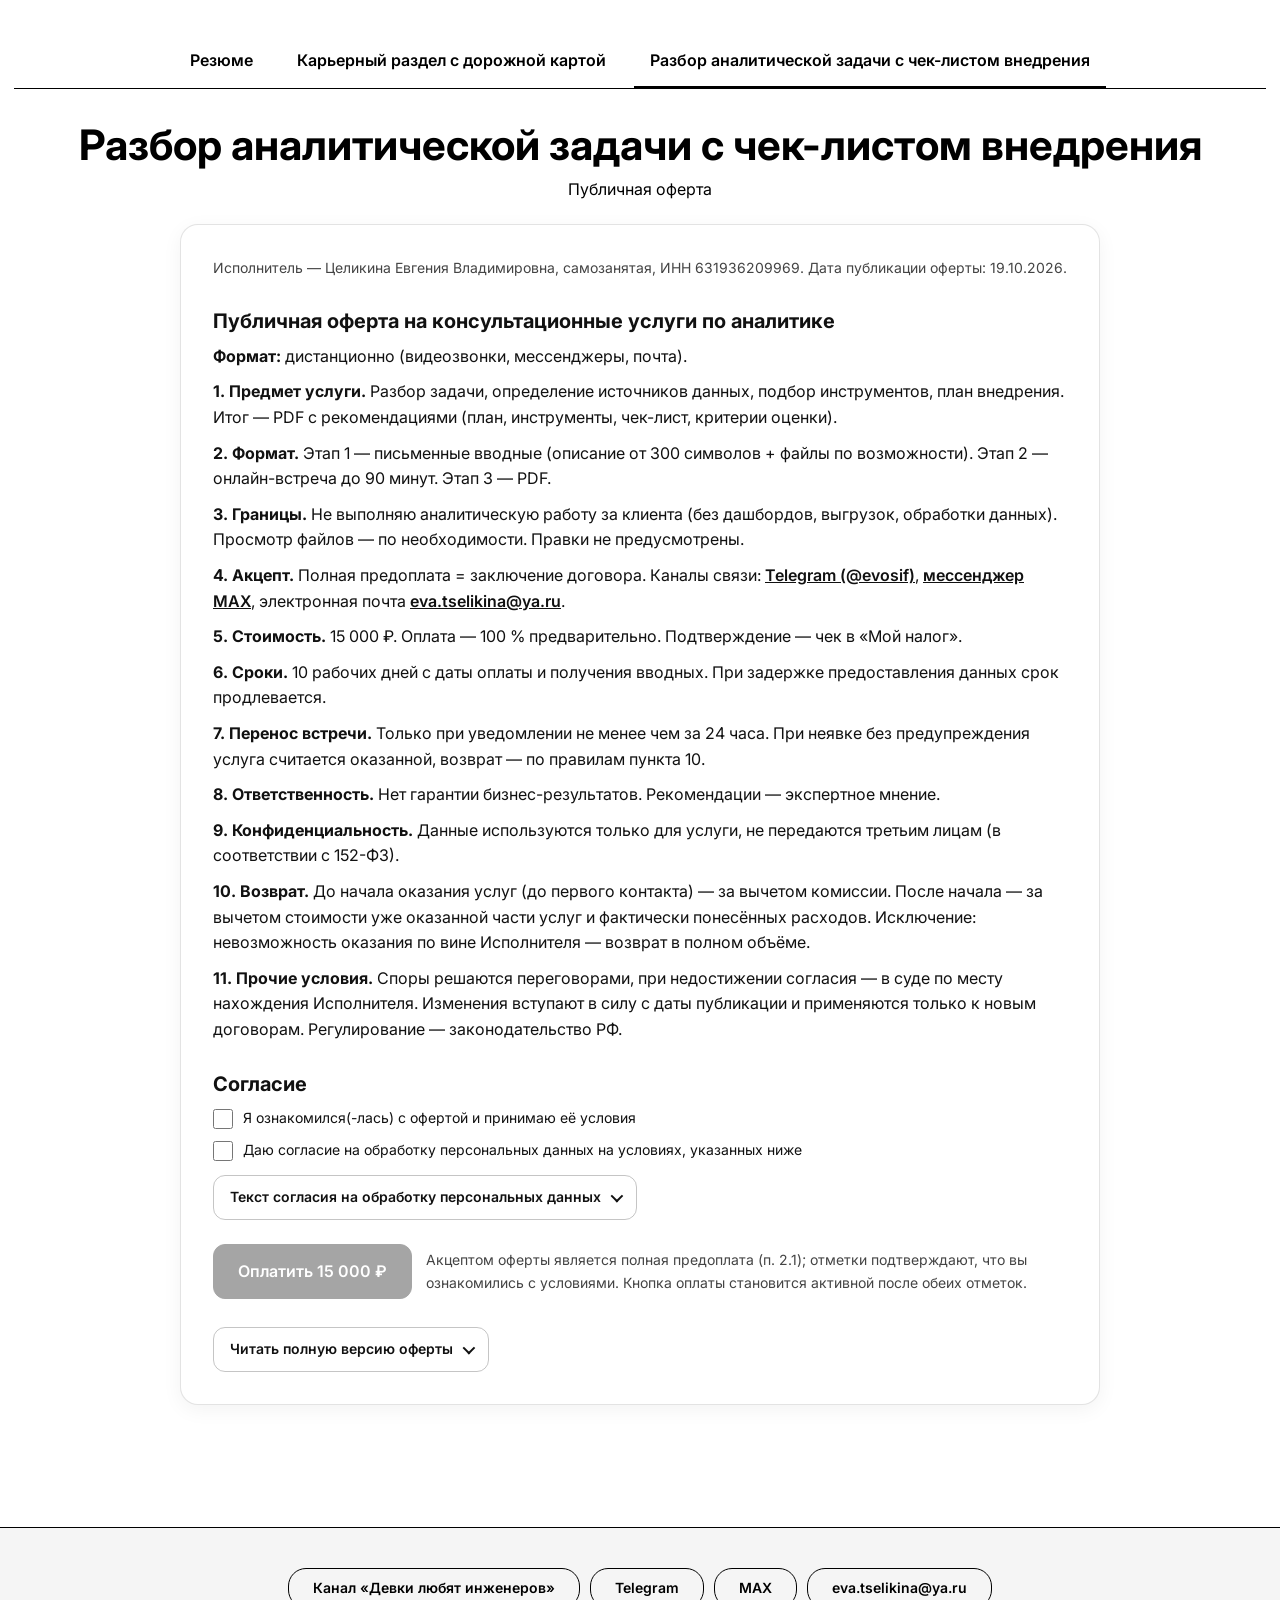
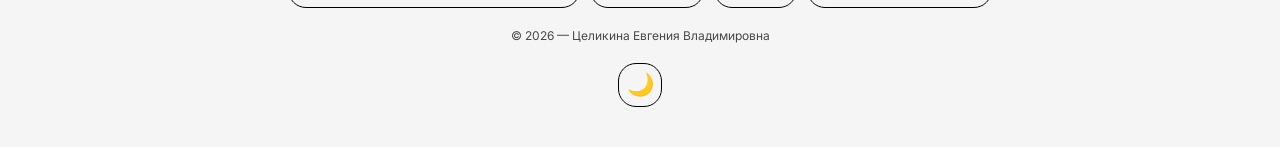
==== analytics.html @ 54dd2770 "Add files via upload" ====
<!DOCTYPE html>
<html lang="ru">
<head>
<meta charset="UTF-8">
<meta name="viewport" content="width=device-width, initial-scale=1.0">
<meta name="description" content="Публичная оферта на консультационные услуги по аналитике: стоимость, сроки, условия.">
<title>Разбор аналитической задачи с чек-листом внедрения</title>
<link rel="icon" href="data:image/svg+xml,%3Csvg xmlns='http://www.w3.org/2000/svg' viewBox='0 0 100 100'%3E%3Ctext y='.9em' font-size='90'%3E%F0%9F%93%8B%3C/text%3E%3C/svg%3E">
<link rel="stylesheet" href="style.css">
</head>
<body>
<main class="site-page">
  <nav class="eng-tabs" aria-label="Основная навигация">
    <a href="index.html" class="eng-tab">Резюме</a><a href="career.html" class="eng-tab">Карьерный раздел с дорожной картой</a><a href="analytics.html" class="eng-tab active" aria-current="page">Разбор аналитической задачи с чек-листом внедрения</a>
  </nav>

  <header class="page-header">
    <h1>Разбор аналитической задачи с чек-листом внедрения</h1>
    <p>Публичная оферта</p>
  </header>

  <article class="doc-card">
    <p class="offer-party">Исполнитель — Целикина Евгения Владимировна, самозанятая, ИНН 631936209969. Дата публикации оферты: 19.10.2026.</p>
    <h2>Публичная оферта на консультационные услуги по аналитике</h2>
    <p><strong>Формат:</strong> дистанционно (видеозвонки, мессенджеры, почта).</p>

    <p><strong>1. Предмет услуги.</strong> Разбор задачи, определение источников данных, подбор инструментов, план внедрения. Итог — PDF с рекомендациями (план, инструменты, чек-лист, критерии оценки).</p>
    <p><strong>2. Формат.</strong> Этап 1 — письменные вводные (описание от 300 символов + файлы по возможности). Этап 2 — онлайн-встреча до 90 минут. Этап 3 — PDF.</p>
    <p><strong>3. Границы.</strong> Не выполняю аналитическую работу за клиента (без дашбордов, выгрузок, обработки данных). Просмотр файлов — по необходимости. Правки не предусмотрены.</p>
    <p><strong>4. Акцепт.</strong> Полная предоплата = заключение договора. Каналы связи: <a href="https://t.me/evosif" target="_blank" rel="noopener">Telegram (@evosif)</a>, <a href="https://max.ru/u/f9LHodD0cOJKXAC9WrloHyj5WMD9-PwtNZtMiqGf39McW0le8b7I_dZ2DLg" target="_blank" rel="noopener">мессенджер MAX</a>, электронная почта <a href="mailto:eva.tselikina@ya.ru">eva.tselikina@ya.ru</a>.</p>
    <p><strong>5. Стоимость.</strong> 15&nbsp;000&nbsp;₽. Оплата — 100&nbsp;% предварительно. Подтверждение — чек в «Мой налог».</p>
    <p><strong>6. Сроки.</strong> 10 рабочих дней с даты оплаты и получения вводных. При задержке предоставления данных срок продлевается.</p>
    <p><strong>7. Перенос встречи.</strong> Только при уведомлении не менее чем за 24 часа. При неявке без предупреждения услуга считается оказанной, возврат — по правилам пункта 10.</p>
    <p><strong>8. Ответственность.</strong> Нет гарантии бизнес-результатов. Рекомендации — экспертное мнение.</p>
    <p><strong>9. Конфиденциальность.</strong> Данные используются только для услуги, не передаются третьим лицам (в соответствии с 152-ФЗ).</p>
    <p><strong>10. Возврат.</strong> До начала оказания услуг (до первого контакта) — за вычетом комиссии. После начала — за вычетом стоимости уже оказанной части услуг и фактически понесённых расходов. Исключение: невозможность оказания по вине Исполнителя — возврат в полном объёме.</p>
    <p><strong>11. Прочие условия.</strong> Споры решаются переговорами, при недостижении согласия — в суде по месту нахождения Исполнителя. Изменения вступают в силу с даты публикации и применяются только к новым договорам. Регулирование — законодательство РФ.</p>

    <h2>Согласие</h2>
    <div class="consent">
      <label><input type="checkbox" id="agreeOffer"> <span>Я ознакомился(-лась) с офертой и принимаю её условия</span></label>
      <label><input type="checkbox" id="agreePd"> <span>Даю согласие на обработку персональных данных на условиях, указанных ниже</span></label>
    </div>
    <details class="offer-more offer-more--inline">
      <summary><span class="when-closed">Текст согласия на обработку персональных данных</span><span class="when-open">Скрыть текст согласия</span></summary>
      <div class="offer-full">
      <p>Я, Заказчик, действуя свободно, своей волей и в своём интересе, даю Целикиной Евгении Владимировне (ИНН 631936209969, самозанятая; далее — Оператор) согласие на обработку моих персональных данных в соответствии с Федеральным законом №&nbsp;152-ФЗ «О персональных данных».</p>
      <p><span class="clause">1.</span>Цель обработки: заключение и исполнение договора на оказание услуг по условиям опубликованной оферты, связь со мной по вопросам оказания услуг.</p>
      <p><span class="clause">2.</span>Перечень данных: фамилия, имя, отчество; контакты (Telegram, MAX, электронная почта); сведения, которые я сам передаю Оператору (резюме, сведения об опыте и навыках, описание задачи и приложенные материалы).</p>
      <p><span class="clause">3.</span>Действия с данными: сбор, запись, систематизация, накопление, хранение, уточнение, использование и удаление. Данные не передаются третьим лицам без моего согласия, кроме случаев, предусмотренных законом.</p>
      <p><span class="clause">4.</span>Срок действия: до достижения цели обработки. После этого данные удаляются, если закон не требует хранить их дольше.</p>
      <p><span class="clause">5.</span>Отзыв согласия: я могу отозвать согласие, направив Оператору письменное уведомление на электронную почту eva.tselikina@ya.ru или иным способом, предусмотренным законом.</p>
      </div>
    </details>

    <div class="pay-block">
      <a class="eng-btn is-disabled" id="payBtn" data-href="https://pay.cloudtips.ru/p/72472d16" role="link" aria-disabled="true" target="_blank" rel="noopener">Оплатить 15&nbsp;000&nbsp;₽</a>
      <noscript><a class="eng-btn" href="https://pay.cloudtips.ru/p/72472d16" target="_blank" rel="noopener">Оплатить 15&nbsp;000&nbsp;₽</a></noscript>
      <p class="pay-note">Акцептом оферты является полная предоплата (п.&nbsp;2.1); отметки подтверждают, что вы ознакомились с условиями. Кнопка оплаты становится активной после обеих отметок.</p>
    </div>

    <details class="offer-more">
      <summary><span class="when-closed">Читать полную версию оферты</span><span class="when-open">Скрыть полную версию</span></summary>
      <div class="offer-full">
      <p>Исполнитель: Целикина Евгения Владимировна, самозанятая (плательщик налога на профессиональный доход), ИНН 631936209969.</p>
      <p>Контакты Исполнителя: <a href="https://t.me/evosif" target="_blank" rel="noopener">Telegram (@evosif)</a>, <a href="https://max.ru/u/f9LHodD0cOJKXAC9WrloHyj5WMD9-PwtNZtMiqGf39McW0le8b7I_dZ2DLg" target="_blank" rel="noopener">мессенджер MAX</a>, электронная почта <a href="mailto:eva.tselikina@ya.ru">eva.tselikina@ya.ru</a>.</p>
      <p>Дата публикации оферты: 19.10.2026.</p>
      <p>Место и формат оказания услуг: исключительно дистанционно (онлайн-встречи в видеоформате, голосовые/текстовые сообщения в мессенджерах, электронная почта). Очные встречи не проводятся.</p>
      <h2>1. Предмет договора</h2>
      <p><span class="clause">1.1.</span>Исполнитель оказывает Заказчику консультационные услуги по аналитике (далее — Услуги), включающие разбор задачи, определение источников данных, подбор инструментов и формирование плана внедрения.</p>
      <p><span class="clause">1.2.</span>Услуги оказываются в гибридном формате:</p>
      <ul><li>Этап 1 (письменный): Заказчик предоставляет вводные данные (описание задачи, цели, ограничения, текущие процессы, желаемый результат). Минимальный объём вводных: описание задачи в свободной форме не менее 300 символов + по возможности 1–3 файла/скриншота/ссылки (если есть).</li><li>Этап 2 (устный): согласованная онлайн-встреча (видеозвонок) продолжительностью до 90 минут для уточнения контекста, приоритизации задач и согласования подходов.</li><li>Этап 3 (итоговый): Исполнитель формирует рекомендации в виде документа в формате PDF (план действий с этапами и сроками, рекомендуемые инструменты, чек-лист внедрения, критерии оценки результата).</li></ul>
      <p><span class="clause">1.3.</span>Исполнитель не выполняет аналитическую работу за Заказчика (не строит дашборды, не делает выгрузки, не обрабатывает массивы данных, не собирает данные из систем). Услуга носит исключительно консультационный характер: диагностика, методология, план и рекомендации.</p>
      <p><span class="clause">1.4.</span>Просмотр предоставленных файлов/данных осуществляется Исполнителем по необходимости и при наличии, без обязательства проводить полный анализ всех материалов.</p>
      <p><span class="clause">1.5.</span>Результатом оказания Услуг является документ в электронном виде в формате PDF.</p>
      <p><span class="clause">1.6.</span>Внесение правок в итоговый документ не предусмотрено.</p>
      <h2>2. Порядок заключения договора и акцепт оферты</h2>
      <p><span class="clause">2.1.</span>Акцептом оферты (принятием предложения) считается полная предварительная оплата Услуг.</p>
      <p><span class="clause">2.2.</span>С момента поступления оплаты договор считается заключённым.</p>
      <p><span class="clause">2.3.</span>Юридически значимые каналы связи: Telegram (@evosif), электронная почта eva.tselikina@ya.ru, мессенджер MAX.</p>
      <h2>3. Права и обязанности Сторон</h2>
      <p class="party">Исполнитель обязуется:</p>
      <p><span class="clause">3.1.</span>Оказать Услуги лично.</p>
      <p><span class="clause">3.2.</span>Соблюдать конфиденциальность.</p>
      <p><span class="clause">3.3.</span>Предоставить Услуги в срок, указанный в разделе 5.</p>
      <p><span class="clause">3.4.</span>При неполных вводных данных запросить у Заказчика уточнения; до их предоставления Исполнитель вправе приостановить оказание Услуг.</p>
      <p class="party">Заказчик обязуется:</p>
      <p><span class="clause">3.5.</span>Предоставить вводные данные до созвона (п.&nbsp;1.2).</p>
      <p><span class="clause">3.6.</span>Произвести 100&nbsp;% предоплату.</p>
      <p><span class="clause">3.7.</span>Соблюдать порядок взаимодействия и своевременно уведомлять о переносе встречи не менее чем за 24 часа.</p>
      <h2>4. Цена и порядок расчётов</h2>
      <p><span class="clause">4.1.</span>Стоимость Услуг составляет 15&nbsp;000 (пятнадцать тысяч) рублей.</p>
      <p><span class="clause">4.2.</span>Оплата — 100&nbsp;% предварительно.</p>
      <p><span class="clause">4.3.</span>Способ оплаты: перевод на банковскую карту либо через сервис приёма платежей (по ссылке/квитанции, предоставляемой Исполнителем).</p>
      <p><span class="clause">4.4.</span>Моментом оплаты считается дата поступления денежных средств на счёт Исполнителя.</p>
      <p><span class="clause">4.5.</span>Факт оказания услуги подтверждается чеком, сформированным в приложении «Мой налог».</p>
      <h2>5. Сроки оказания Услуг</h2>
      <p><span class="clause">5.1.</span>Услуги оказываются в течение 10 (десяти) рабочих дней с даты поступления оплаты и предоставления всех необходимых вводных данных.</p>
      <p><span class="clause">5.2.</span>Если Заказчик не предоставил запрашиваемые сведения в течение 3 (трёх) рабочих дней после запроса, срок оказания Услуг продлевается на количество дней задержки.</p>
      <p><span class="clause">5.3.</span>Распределение времени между этапами (подготовка, созвон, оформление PDF) Исполнитель определяет самостоятельно, исходя из сложности задачи и полноты предоставленных данных.</p>
      <h2>6. Перенос и пропуск встречи</h2>
      <p><span class="clause">6.1.</span>Перенос встречи возможен при условии уведомления Исполнителя не менее чем за 24 часа до запланированного времени.</p>
      <p><span class="clause">6.2.</span>При уведомлении менее чем за 24 часа Исполнитель вправе не переносить слот; услуга в этой части считается оказанной, а возврат средств осуществляется в порядке раздела 9.</p>
      <p><span class="clause">6.3.</span>При неявке Заказчика на согласованную встречу без своевременного уведомления встреча считается проведённой, услуга — оказанной, а возврат средств осуществляется в порядке раздела 9.</p>
      <h2>7. Ограничение ответственности и отсутствие гарантий</h2>
      <p><span class="clause">7.1.</span>Исполнитель не гарантирует достижение бизнес-результатов (рост конверсии, снижение оттока, рост выручки и т. п.) и не несёт ответственности за внедрение рекомендаций.</p>
      <p><span class="clause">7.2.</span>Рекомендации — это экспертное мнение, методология и план действий; итоговый результат зависит от действий Заказчика и внешних обстоятельств.</p>
      <h2>8. Конфиденциальность и персональные данные</h2>
      <p><span class="clause">8.1.</span>Данные используются только для оказания Услуги и не передаются третьим лицам без согласия Заказчика.</p>
      <p><span class="clause">8.2.</span>Обработка персональных данных — в соответствии с Федеральным законом №&nbsp;152-ФЗ «О персональных данных».</p>
      <p><span class="clause">8.3.</span>Заказчик подтверждает, что предоставленные данные предоставлены добровольно и могут использоваться Исполнителем исключительно для оказания согласованных Услуг.</p>
      <h2>9. Возврат денежных средств</h2>
      <p><span class="clause">9.1.</span>Возврат — до начала оказания услуг (до первого контакта) за вычетом банковской комиссии.</p>
      <p><span class="clause">9.2.</span>После начала оказания услуг Заказчик вправе отказаться от договора; Исполнитель возвращает уплаченные средства за вычетом стоимости фактически оказанной части услуг и фактически понесённых расходов.</p>
      <p><span class="clause">9.3.</span>При невозможности оказания услуг по вине Исполнителя — возврат в полном объёме.</p>
      <h2>10. Разрешение споров</h2>
      <p><span class="clause">10.1.</span>Стороны стремятся урегулировать все разногласия путём переговоров.</p>
      <p><span class="clause">10.2.</span>При недостижении согласия споры подлежат рассмотрению в суде по месту нахождения Исполнителя в соответствии с законодательством РФ.</p>
      <h2>11. Прочие условия</h2>
      <p><span class="clause">11.1.</span>Исполнитель вправе вносить изменения в условия оферты. Изменения вступают в силу с даты публикации новой редакции.</p>
      <p><span class="clause">11.2.</span>Новые условия применяются только к новым договорам (акцептам), заключённым после публикации изменений.</p>
      <p><span class="clause">11.3.</span>Договор регулируется законодательством РФ.</p>
      </div>
    </details>
  </article>
</main>

<footer>
  <div class="footer-links">
    <a class="footer-btn" href="https://t.me/enjigirling" target="_blank" rel="noopener">Канал «Девки любят инженеров»</a>
    <a class="footer-btn" href="https://t.me/evosif" target="_blank" rel="noopener">Telegram</a>
    <a class="footer-btn" href="https://max.ru/u/f9LHodD0cOJKXAC9WrloHyj5WMD9-PwtNZtMiqGf39McW0le8b7I_dZ2DLg" target="_blank" rel="noopener">MAX</a>
    <a class="footer-btn" href="mailto:eva.tselikina@ya.ru">eva.tselikina@ya.ru</a>
  </div>
  <p class="footer-copy">© 2026 — Целикина Евгения Владимировна</p>
  <button class="theme-toggle" id="themeToggle" type="button" aria-label="Переключить тему">🌙</button>
</footer>

<script src="theme.js"></script>
<script src="offer.js"></script>
</body>
</html>
---- style.css ----
/* Сайт-резюме Целикиной Е. В. Визуальный стиль повторяет сайт enjigirling:
   те же переменные, шрифт Inter, вкладки, карточки и тёмная тема. */
@import url('https://fonts.googleapis.com/css2?family=Inter:wght@400;600;700&display=swap');

/* ===== Переменные и тёмная тема ===== */
:root {
  --bg: #FFFFFF;
  --bg-block: #F5F5F5;
  --text-primary: #000000;
  --text-body: #000000;
  --text-secondary: #000000;
  --border: #000000;
  --btn-bg: #000000;
  --btn-text: #FFFFFF;
  --font: 'Inter', system-ui, -apple-system, 'Segoe UI', Roboto, Arial, sans-serif;
  --fs-xs: 12px;
  --fs-sm: 14px;
  --fs-md: 16px;
  --fs-lg: 18px;
  --fs-xl: 20px;
  --fs-2xl: 24px;
  --fs-h1: clamp(28px, 4vw, 42px);
  --gap: 24px;
  --radius: 18px;
  --card-bg: #ffffff;
  --card-text: #111111;
  --card-muted: #444444;
  --soft-bg: #f5f5f5;
  --card-border: rgba(127,127,127,.22);
  --control-border: rgba(127,127,127,.28);
}
.theme-dark {
  --bg: #121212;
  --bg-block: #1E1E1E;
  --text-primary: #FFFFFF;
  --text-body: #E0E0E0;
  --text-secondary: #FFFFFF;
  --border: #FFFFFF;
  --btn-bg: #FFFFFF;
  --btn-text: #000000;
}

/* ===== Базовые стили ===== */
* { margin: 0; padding: 0; box-sizing: border-box; }
body {
  font-family: var(--font);
  color: var(--text-body);
  background: var(--bg);
  line-height: 1.6;
  transition: background 0.2s, color 0.2s;
}
button, input, select, textarea { font-family: inherit; }
a { color: inherit; }
.site-page { max-width: 1400px; margin: 0 auto; padding: 28px 14px 50px; }
.sr-only {
  position: absolute; width: 1px; height: 1px; padding: 0; margin: -1px;
  overflow: hidden; clip: rect(0,0,0,0); white-space: nowrap; border: 0;
}

/* ===== Вкладки навигации ===== */
.eng-tabs {
  display: flex;
  justify-content: center;
  gap: 12px;
  margin-bottom: 32px;
  flex-wrap: wrap;
  border-bottom: 1px solid var(--border);
  padding-top: 8px;
}
.eng-tab {
  padding: 12px 16px;
  color: var(--text-secondary);
  font-size: var(--fs-md);
  font-weight: 600;
  border-bottom: 2px solid transparent;
  text-decoration: none;
  transition: color 0.2s, border-color 0.2s;
}
.eng-tab:hover { color: var(--text-primary); }
.eng-tab.active { border-bottom-color: var(--text-primary); }
.eng-tab:focus-visible { outline: 2px solid var(--text-primary); outline-offset: 2px; }

/* ===== Заголовок страницы ===== */
.page-header { text-align: center; margin-bottom: 22px; }
.page-header h1 {
  font-size: var(--fs-h1);
  line-height: 1.15;
  margin-bottom: 8px;
  color: var(--text-primary);
}
.page-header p { color: var(--text-secondary); font-size: var(--fs-md); }

/* ===== Карточки ===== */
.doc-card {
  max-width: 920px;
  margin: 0 auto 24px;
  padding: 32px;
  background: var(--card-bg);
  color: var(--card-text);
  border: 1px solid var(--card-border);
  border-radius: var(--radius);
  box-shadow: 0 5px 20px rgba(0,0,0,.05);
  overflow-wrap: anywhere;
}
.doc-card h2 {
  font-size: var(--fs-xl);
  line-height: 1.3;
  margin: 28px 0 10px;
  color: var(--card-text);
}
.doc-card h2:first-child { margin-top: 0; }
.doc-card h3 {
  font-size: var(--fs-md);
  margin: 18px 0 8px;
  color: var(--card-text);
}
.doc-card p { margin-bottom: 10px; }
.doc-card p:last-child { margin-bottom: 0; }
.doc-card ul, .doc-card ol { margin: 0 0 12px 22px; }
.doc-card li { margin-bottom: 6px; }
.doc-card a { font-weight: 600; }
.doc-lead { font-size: var(--fs-lg); line-height: 1.5; margin-bottom: 18px; }

/* ===== Резюме ===== */
.info-grid {
  display: grid;
  grid-template-columns: repeat(3, 1fr);
  gap: 12px;
  margin-bottom: 8px;
}
.info-item {
  padding: 14px 16px;
  background: var(--soft-bg);
  border: 1px solid var(--card-border);
  border-radius: 12px;
  font-size: var(--fs-sm);
}
.info-item strong { display: block; font-size: var(--fs-sm); margin-bottom: 4px; }
.doc-card ul.tag-list { margin-left: 0; }
.tag-list { display: flex; flex-wrap: wrap; gap: 8px; margin: 12px 0 4px; list-style: none; padding: 0; }
.tag-list li {
  margin: 0;
  padding: 4px 12px;
  border: 1px solid var(--card-border);
  border-radius: 12px;
  font-size: var(--fs-sm);
  font-weight: 600;
  background: var(--soft-bg);
}

/* ===== Сетка карточек-ссылок ===== */
.eng-grid {
  display: grid;
  grid-template-columns: repeat(auto-fill, minmax(280px, 1fr));
  gap: var(--gap);
  max-width: 920px;
  margin: 0 auto 24px;
}
.eng-card {
  display: flex;
  flex-direction: column;
  align-items: center;
  justify-content: center;
  gap: 10px;
  min-height: 180px;
  padding: 28px 20px;
  text-align: center;
  text-decoration: none;
  background: var(--card-bg);
  color: var(--card-text);
  border: 1px solid var(--card-border);
  border-radius: var(--radius);
  box-shadow: 0 5px 20px rgba(0,0,0,.05);
  overflow-wrap: anywhere;
  transition: transform 0.2s, border-color 0.2s;
}
.eng-card:hover { transform: translateY(-2px); border-color: var(--card-text); }
.eng-card:focus-visible { outline: 3px solid var(--text-primary); outline-offset: 3px; }
.eng-title { font-size: var(--fs-xl); line-height: 1.3; font-weight: 700; }
.eng-desc { font-size: var(--fs-sm); }
.eng-price { font-size: var(--fs-sm); font-weight: 700; border-bottom: 1px solid currentColor; }
.section-title {
  max-width: 920px;
  margin: 36px auto 16px;
  font-size: var(--fs-2xl);
  text-align: center;
  color: var(--text-primary);
}

/* ===== Кнопки ===== */
.eng-btn {
  display: inline-block;
  padding: 14px 24px;
  background: var(--btn-bg);
  color: var(--btn-text);
  border: 1px solid var(--btn-bg);
  border-radius: 12px;
  font-size: var(--fs-md);
  font-weight: 600;
  text-decoration: none;
  cursor: pointer;
  transition: opacity 0.2s;
}
.eng-btn:hover { opacity: .85; }
.eng-btn:focus-visible { outline: 3px solid var(--card-text); outline-offset: 3px; }
.doc-card .eng-btn { background: #000; color: #fff; border-color: #000; }
.pay-block { margin-top: 24px; display: flex; flex-wrap: wrap; align-items: center; gap: 14px; }
.pay-note { font-size: var(--fs-sm); color: var(--card-muted); flex: 1 1 260px; }

/* ===== Оферта: короткая версия и раскрывающаяся полная ===== */
.offer-party { font-size: var(--fs-sm); color: var(--card-muted); margin-bottom: 18px; }
.offer-more { margin-top: 28px; }
.offer-more > summary {
  display: inline-flex;
  align-items: center;
  gap: 10px;
  padding: 10px 16px;
  border: 1px solid rgba(127,127,127,.45);
  border-radius: 12px;
  font-size: var(--fs-sm);
  font-weight: 600;
  cursor: pointer;
  list-style: none;
  transition: border-color 0.2s;
}
.offer-more > summary::-webkit-details-marker { display: none; }
.offer-more > summary::after {
  content: "";
  width: 7px; height: 7px;
  border-right: 2px solid currentColor;
  border-bottom: 2px solid currentColor;
  transform: rotate(45deg) translateY(-2px);
  transition: transform 0.2s;
}
.offer-more[open] > summary::after { transform: rotate(-135deg) translateY(-2px); }
.offer-more > summary:hover { border-color: var(--card-text); }
.offer-more > summary:focus-visible { outline: 3px solid var(--card-text); outline-offset: 3px; }
.offer-more .when-open { display: none; }
.offer-more[open] .when-open { display: inline; }
.offer-more[open] .when-closed { display: none; }
.offer-full { margin-top: 24px; padding-top: 24px; border-top: 2px solid var(--card-text); }
.offer-full h2 { font-size: var(--fs-lg); }
.offer-full .clause { font-weight: 700; margin-right: 6px; }
.offer-full .party { font-weight: 600; margin: 14px 0 6px; }

/* ===== Подвал ===== */
footer {
  background: var(--bg-block);
  color: var(--text-secondary);
  text-align: center;
  padding: 40px 14px;
  border-top: 1px solid var(--border);
  margin-top: 48px;
}
.footer-links { display: flex; justify-content: center; gap: 14px; margin-bottom: 18px; flex-wrap: wrap; }
.footer-btn {
  padding: 8px 24px;
  color: var(--text-primary);
  text-decoration: none;
  font-weight: 600;
  font-size: var(--fs-sm);
  border: 1px solid var(--border);
  border-radius: var(--radius);
  transition: all 0.2s;
}
.footer-btn:hover { background: var(--btn-bg); color: var(--btn-text); border-color: var(--btn-bg); }
.footer-copy { font-size: var(--fs-xs); opacity: 0.7; margin-bottom: 18px; }
.theme-toggle {
  width: 44px; height: 44px;
  background: none;
  border: 1px solid var(--border);
  border-radius: var(--radius);
  color: var(--text-primary);
  font: 22px/1 "Apple Color Emoji", "Segoe UI Emoji", "Noto Color Emoji", sans-serif;
  cursor: pointer;
}

@media (max-width: 768px) {
  .doc-card { padding: 22px 18px; }
  .info-grid { grid-template-columns: 1fr; }
  .eng-grid { gap: 16px; grid-template-columns: 1fr; }
  .eng-tab { padding: 10px 12px; font-size: var(--fs-sm); }
}
@media (prefers-reduced-motion: reduce) {
  * { transition: none !important; }
}

/* ===== Согласия и кнопка оплаты ===== */
.consent { display: flex; flex-direction: column; gap: 10px; margin: 8px 0 14px; }
.consent label { display: flex; align-items: flex-start; gap: 10px; cursor: pointer; font-size: var(--fs-sm); }
.consent input { width: 20px; height: 20px; margin-top: 2px; flex: 0 0 20px; accent-color: #000; }
.eng-btn.is-disabled, .doc-card .eng-btn.is-disabled { opacity: .35; cursor: not-allowed; pointer-events: none; }
.offer-more--inline { margin-top: 4px; }
.doc-card .pay-note a { font-weight: 600; }
.footer-links { gap: 10px; }
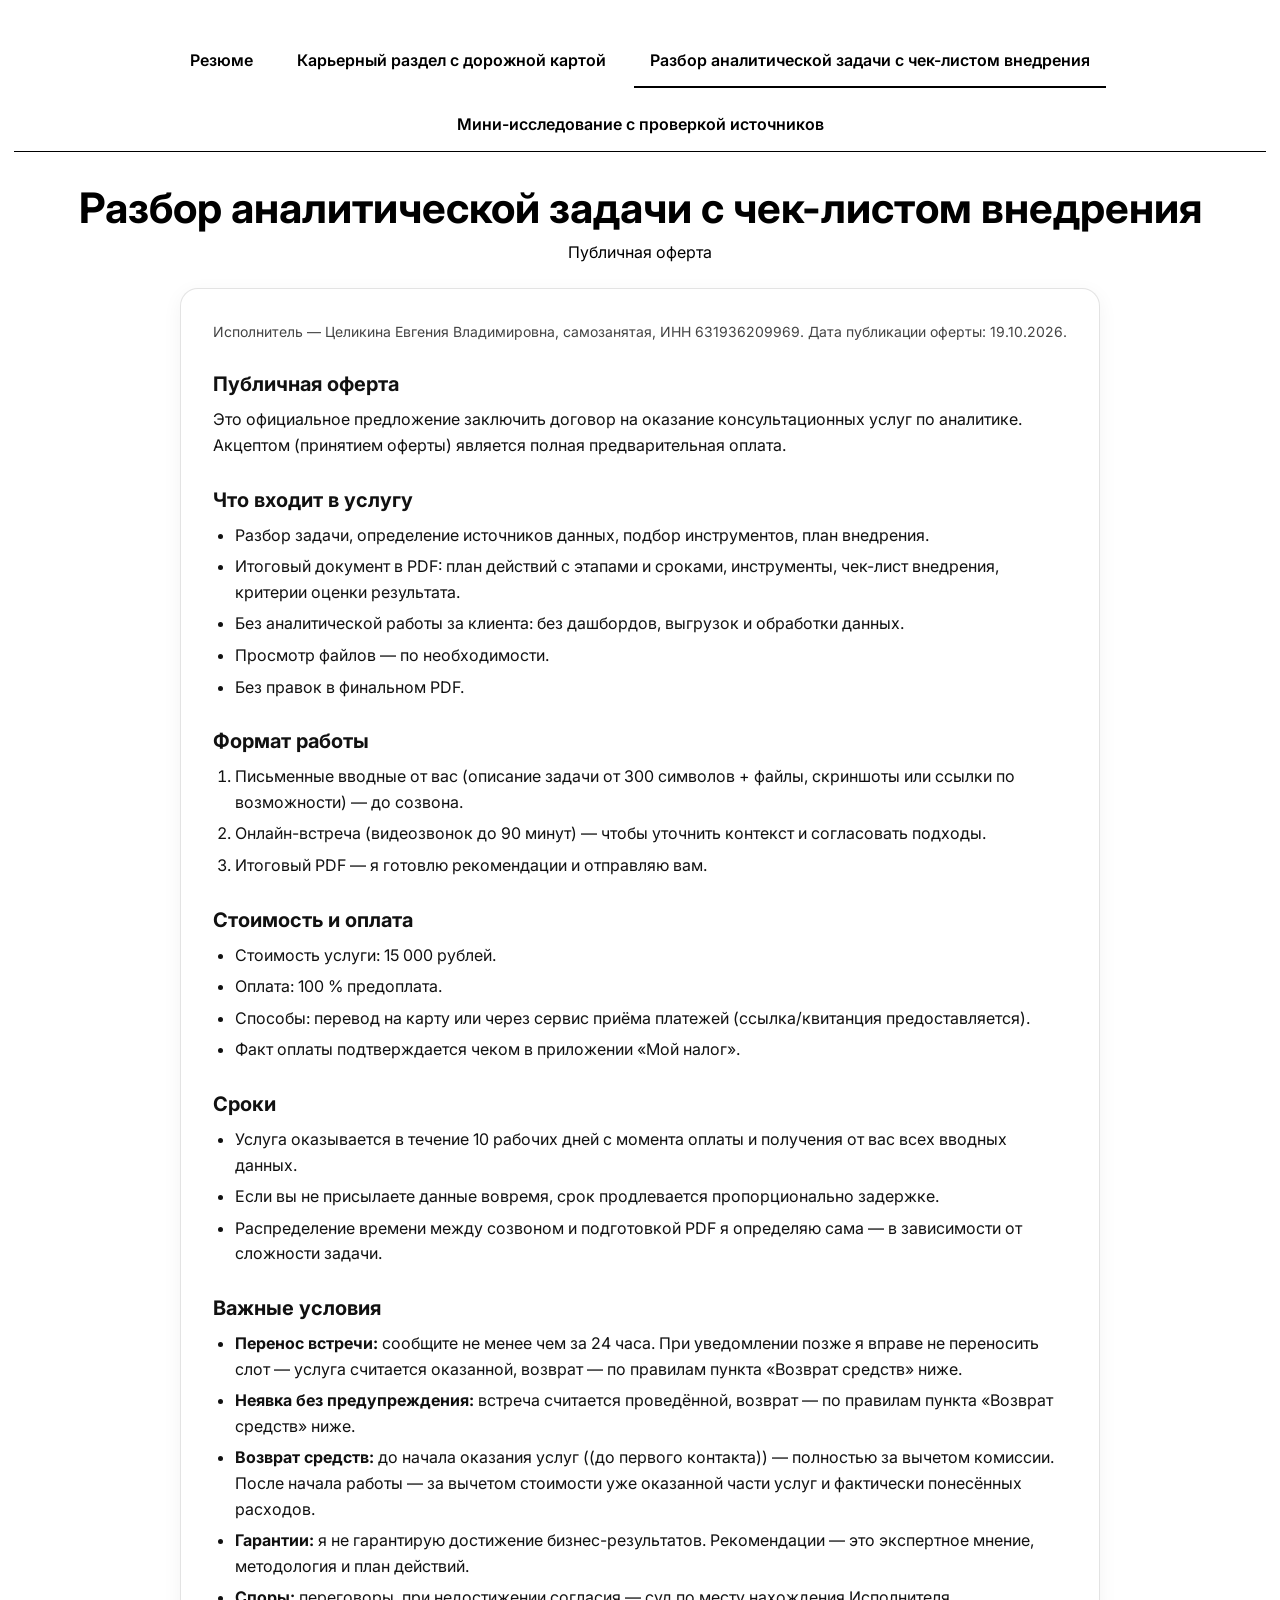
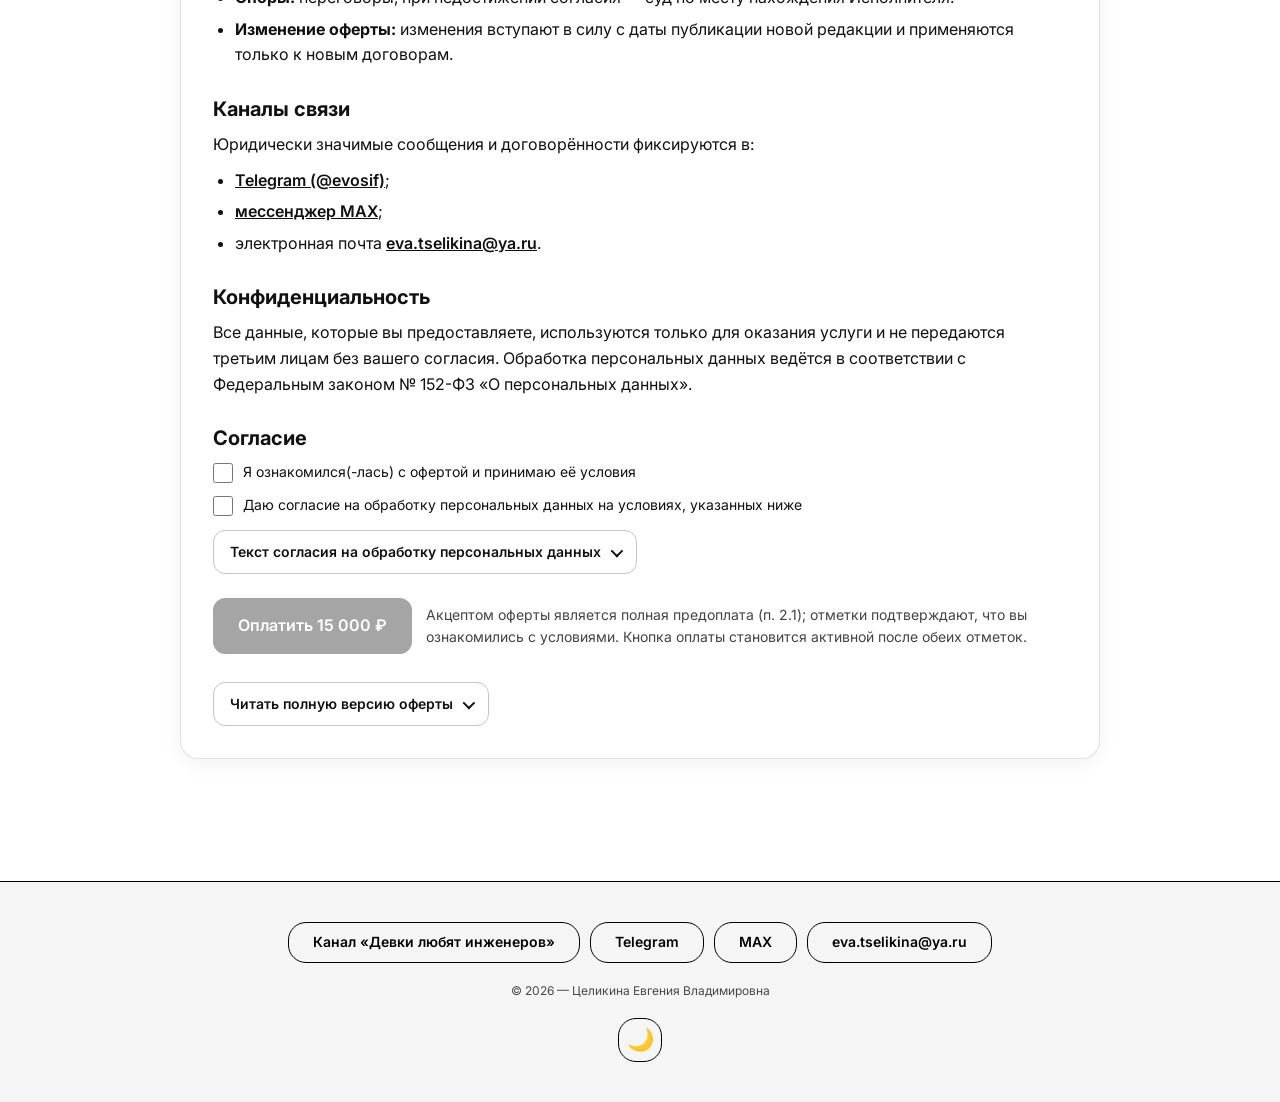
==== commit 16548061: "Add files via upload" ====
--- a/analytics.html
+++ b/analytics.html
@@ -11,7 +11,7 @@
 <body>
 <main class="site-page">
   <nav class="eng-tabs" aria-label="Основная навигация">
-    <a href="index.html" class="eng-tab">Резюме</a><a href="career.html" class="eng-tab">Карьерный раздел с дорожной картой</a><a href="analytics.html" class="eng-tab active" aria-current="page">Разбор аналитической задачи с чек-листом внедрения</a>
+    <a href="index.html" class="eng-tab">Резюме</a><a href="career.html" class="eng-tab">Карьерный раздел с дорожной картой</a><a href="analytics.html" class="eng-tab active" aria-current="page">Разбор аналитической задачи с чек-листом внедрения</a><a href="research.html" class="eng-tab">Мини-исследование с проверкой источников</a>
   </nav>
 
   <header class="page-header">
@@ -21,20 +21,58 @@
 
   <article class="doc-card">
     <p class="offer-party">Исполнитель — Целикина Евгения Владимировна, самозанятая, ИНН 631936209969. Дата публикации оферты: 19.10.2026.</p>
-    <h2>Публичная оферта на консультационные услуги по аналитике</h2>
-    <p><strong>Формат:</strong> дистанционно (видеозвонки, мессенджеры, почта).</p>
+    <h2>Публичная оферта</h2>
+    <p>Это официальное предложение заключить договор на оказание консультационных услуг по аналитике. Акцептом (принятием оферты) является полная предварительная оплата.</p>
 
-    <p><strong>1. Предмет услуги.</strong> Разбор задачи, определение источников данных, подбор инструментов, план внедрения. Итог — PDF с рекомендациями (план, инструменты, чек-лист, критерии оценки).</p>
-    <p><strong>2. Формат.</strong> Этап 1 — письменные вводные (описание от 300 символов + файлы по возможности). Этап 2 — онлайн-встреча до 90 минут. Этап 3 — PDF.</p>
-    <p><strong>3. Границы.</strong> Не выполняю аналитическую работу за клиента (без дашбордов, выгрузок, обработки данных). Просмотр файлов — по необходимости. Правки не предусмотрены.</p>
-    <p><strong>4. Акцепт.</strong> Полная предоплата = заключение договора. Каналы связи: <a href="https://t.me/evosif" target="_blank" rel="noopener">Telegram (@evosif)</a>, <a href="https://max.ru/u/f9LHodD0cOJKXAC9WrloHyj5WMD9-PwtNZtMiqGf39McW0le8b7I_dZ2DLg" target="_blank" rel="noopener">мессенджер MAX</a>, электронная почта <a href="mailto:eva.tselikina@ya.ru">eva.tselikina@ya.ru</a>.</p>
-    <p><strong>5. Стоимость.</strong> 15&nbsp;000&nbsp;₽. Оплата — 100&nbsp;% предварительно. Подтверждение — чек в «Мой налог».</p>
-    <p><strong>6. Сроки.</strong> 10 рабочих дней с даты оплаты и получения вводных. При задержке предоставления данных срок продлевается.</p>
-    <p><strong>7. Перенос встречи.</strong> Только при уведомлении не менее чем за 24 часа. При неявке без предупреждения услуга считается оказанной, возврат — по правилам пункта 10.</p>
-    <p><strong>8. Ответственность.</strong> Нет гарантии бизнес-результатов. Рекомендации — экспертное мнение.</p>
-    <p><strong>9. Конфиденциальность.</strong> Данные используются только для услуги, не передаются третьим лицам (в соответствии с 152-ФЗ).</p>
-    <p><strong>10. Возврат.</strong> До начала оказания услуг (до первого контакта) — за вычетом комиссии. После начала — за вычетом стоимости уже оказанной части услуг и фактически понесённых расходов. Исключение: невозможность оказания по вине Исполнителя — возврат в полном объёме.</p>
-    <p><strong>11. Прочие условия.</strong> Споры решаются переговорами, при недостижении согласия — в суде по месту нахождения Исполнителя. Изменения вступают в силу с даты публикации и применяются только к новым договорам. Регулирование — законодательство РФ.</p>
+    <h2>Что входит в услугу</h2>
+    <ul>
+      <li>Разбор задачи, определение источников данных, подбор инструментов, план внедрения.</li>
+      <li>Итоговый документ в PDF: план действий с этапами и сроками, инструменты, чек-лист внедрения, критерии оценки результата.</li>
+      <li>Без аналитической работы за клиента: без дашбордов, выгрузок и обработки данных.</li>
+      <li>Просмотр файлов — по необходимости.</li>
+      <li>Без правок в финальном PDF.</li>
+    </ul>
+
+    <h2>Формат работы</h2>
+    <ol>
+      <li>Письменные вводные от вас (описание задачи от 300 символов + файлы, скриншоты или ссылки по возможности) — до созвона.</li>
+      <li>Онлайн-встреча (видеозвонок до 90 минут) — чтобы уточнить контекст и согласовать подходы.</li>
+      <li>Итоговый PDF — я готовлю рекомендации и отправляю вам.</li>
+    </ol>
+
+    <h2>Стоимость и оплата</h2>
+    <ul>
+      <li>Стоимость услуги: 15&nbsp;000&nbsp;рублей.</li>
+      <li>Оплата: 100&nbsp;% предоплата.</li>
+      <li>Способы: перевод на карту или через сервис приёма платежей (ссылка/квитанция предоставляется).</li>
+      <li>Факт оплаты подтверждается чеком в приложении «Мой налог».</li>
+    </ul>
+
+    <h2>Сроки</h2>
+    <ul>
+      <li>Услуга оказывается в течение 10 рабочих дней с момента оплаты и получения от вас всех вводных данных.</li>
+      <li>Если вы не присылаете данные вовремя, срок продлевается пропорционально задержке.</li>
+      <li>Распределение времени между созвоном и подготовкой PDF я определяю сама — в зависимости от сложности задачи.</li>
+    </ul>
+
+    <h2>Важные условия</h2>
+    <ul>
+      <li><strong>Перенос встречи:</strong> сообщите не менее чем за 24 часа. При уведомлении позже я вправе не переносить слот — услуга считается оказанной, возврат — по правилам пункта «Возврат средств» ниже.</li>
+      <li><strong>Неявка без предупреждения:</strong> встреча считается проведённой, возврат — по правилам пункта «Возврат средств» ниже.</li>
+      <li><strong>Возврат средств:</strong> до начала оказания услуг ((до первого контакта)) — полностью за вычетом комиссии. После начала работы — за вычетом стоимости уже оказанной части услуг и фактически понесённых расходов.</li>
+      <li><strong>Гарантии:</strong> я не гарантирую достижение бизнес-результатов. Рекомендации — это экспертное мнение, методология и план действий.</li>
+      <li><strong>Споры:</strong> переговоры, при недостижении согласия — суд по месту нахождения Исполнителя.</li>
+      <li><strong>Изменение оферты:</strong> изменения вступают в силу с даты публикации новой редакции и применяются только к новым договорам.</li>
+    </ul>
+
+    <h2>Каналы связи</h2>
+    <p>Юридически значимые сообщения и договорённости фиксируются в:</p>
+    <ul>
+      <li><a href="https://t.me/evosif" target="_blank" rel="noopener">Telegram (@evosif)</a>;</li><li><a href="https://max.ru/u/f9LHodD0cOJKXAC9WrloHyj5WMD9-PwtNZtMiqGf39McW0le8b7I_dZ2DLg" target="_blank" rel="noopener">мессенджер MAX</a>;</li><li>электронная почта <a href="mailto:eva.tselikina@ya.ru">eva.tselikina@ya.ru</a>.</li>
+    </ul>
+
+    <h2>Конфиденциальность</h2>
+    <p>Все данные, которые вы предоставляете, используются только для оказания услуги и не передаются третьим лицам без вашего согласия. Обработка персональных данных ведётся в соответствии с Федеральным законом № 152-ФЗ «О персональных данных».</p>
 
     <h2>Согласие</h2>
     <div class="consent">
--- a/style.css
+++ b/style.css
@@ -293,3 +293,16 @@
 .offer-more--inline { margin-top: 4px; }
 .doc-card .pay-note a { font-weight: 600; }
 .footer-links { gap: 10px; }
+
+/* ===== Карточки услуг: чёрные, равномерно по ширине ===== */
+.eng-grid { grid-template-columns: repeat(auto-fit, minmax(240px, 1fr)); }
+.eng-card {
+  background: #000;
+  color: #fff;
+  border: 1px solid rgba(255,255,255,.35);
+}
+.eng-card:hover { border-color: #fff; }
+.eng-card:focus-visible { outline-color: var(--text-primary); }
+@media (max-width: 768px) {
+  .eng-grid { grid-template-columns: 1fr; }
+}
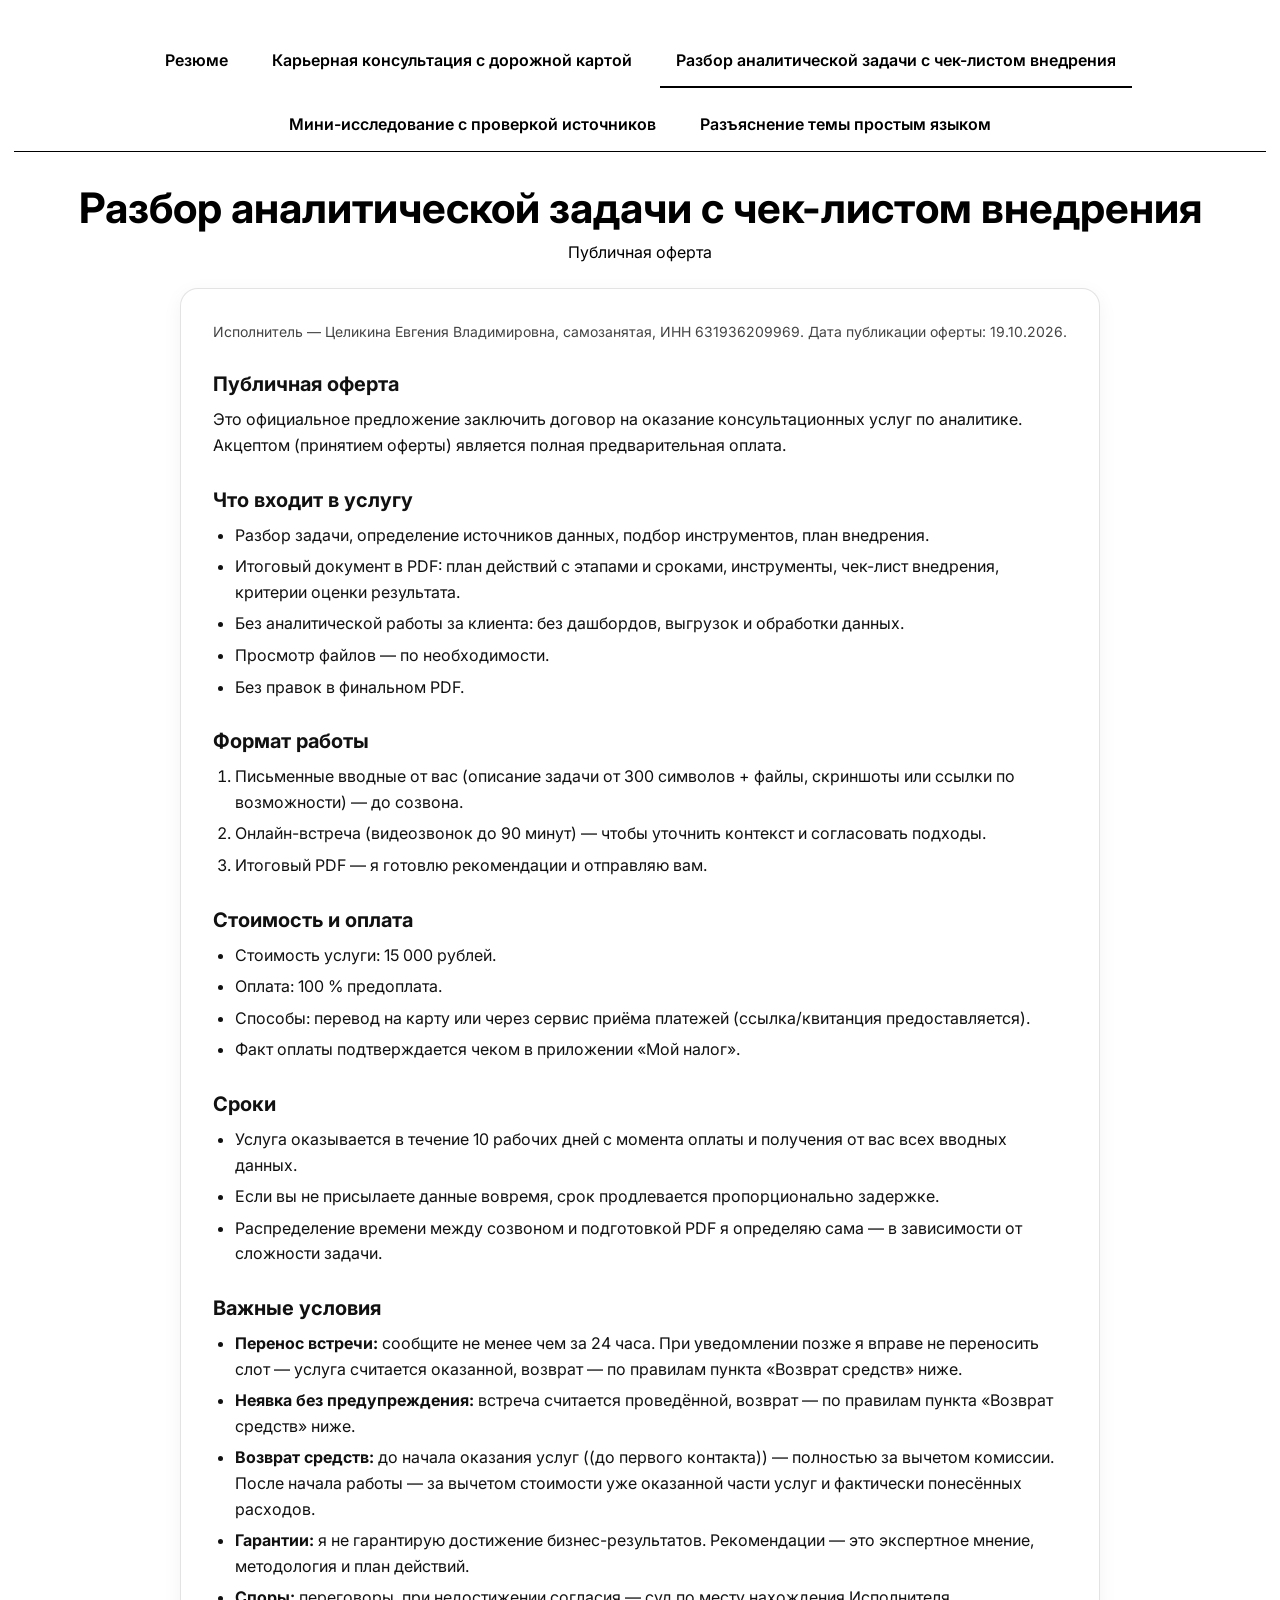
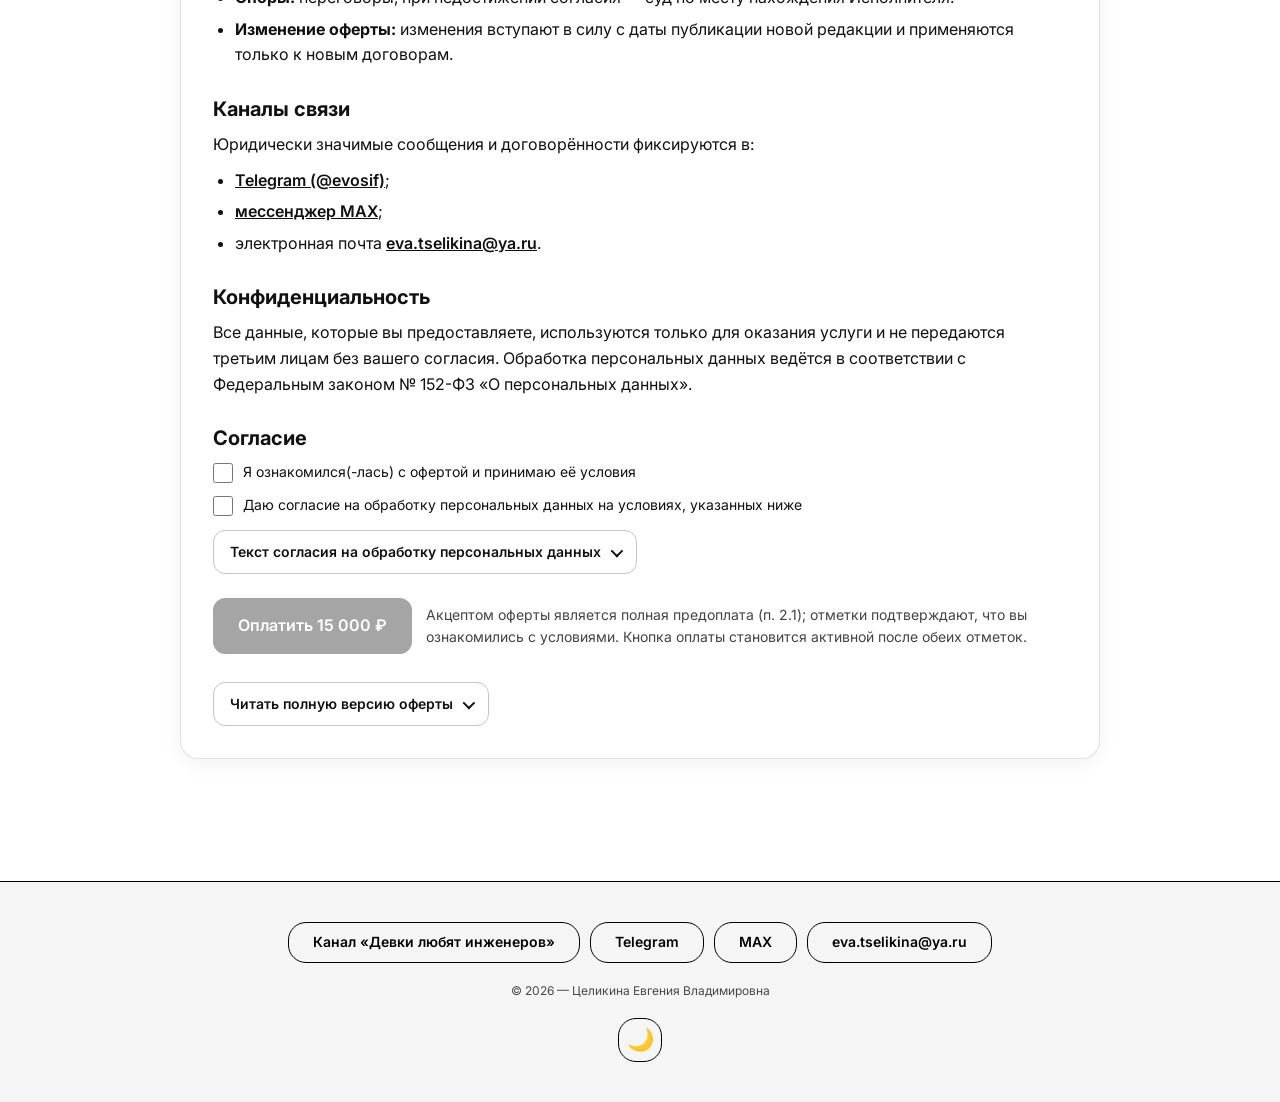
==== commit fc31fd51: "Add files via upload" ====
--- a/analytics.html
+++ b/analytics.html
@@ -11,7 +11,7 @@
 <body>
 <main class="site-page">
   <nav class="eng-tabs" aria-label="Основная навигация">
-    <a href="index.html" class="eng-tab">Резюме</a><a href="career.html" class="eng-tab">Карьерный раздел с дорожной картой</a><a href="analytics.html" class="eng-tab active" aria-current="page">Разбор аналитической задачи с чек-листом внедрения</a><a href="research.html" class="eng-tab">Мини-исследование с проверкой источников</a>
+    <a href="index.html" class="eng-tab">Резюме</a><a href="career.html" class="eng-tab">Карьерная консультация с дорожной картой</a><a href="analytics.html" class="eng-tab active" aria-current="page">Разбор аналитической задачи с чек-листом внедрения</a><a href="research.html" class="eng-tab">Мини-исследование с проверкой источников</a><a href="explain.html" class="eng-tab">Разъяснение темы простым языком</a>
   </nav>
 
   <header class="page-header">
--- a/style.css
+++ b/style.css
@@ -306,3 +306,8 @@
 @media (max-width: 768px) {
   .eng-grid { grid-template-columns: 1fr; }
 }
+
+/* ===== Четыре карточки услуг: сетка 2 × 2 ===== */
+@media (min-width: 769px) {
+  .eng-grid { grid-template-columns: repeat(2, 1fr); }
+}
